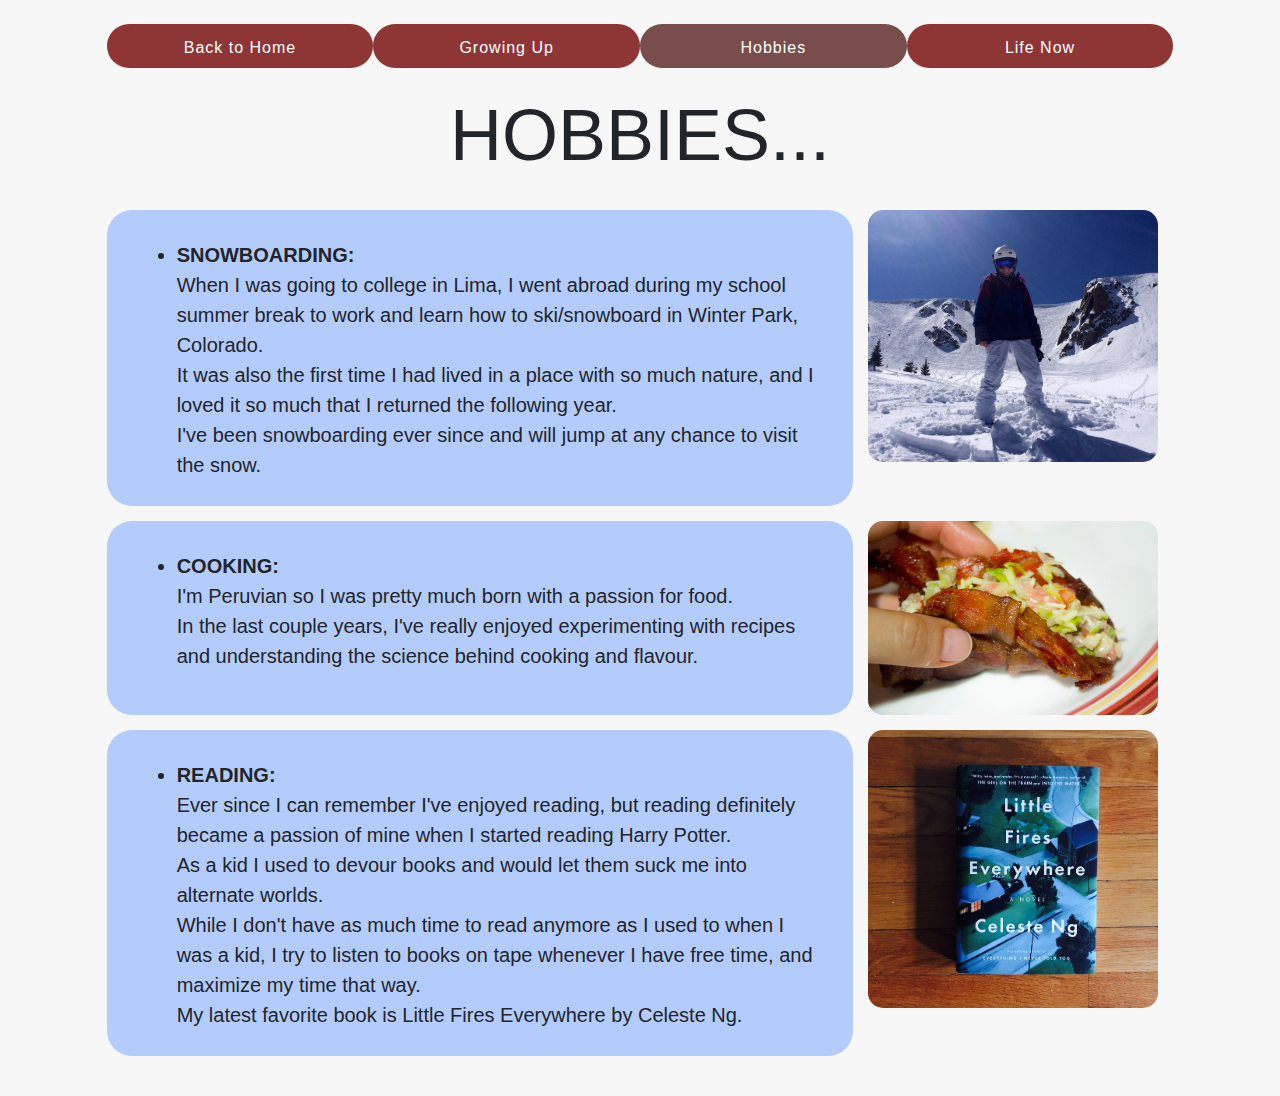
==== hobbies.html @ ca7dd484 "Add files via upload" ====
<!DOCTYPE html>

<!-- this page will show a bulleted list of hobbies - a description on the left and a corresponding picture on the right -->

<html lang="en">
    <head>
        <meta charset="utf-8">
        <meta name="viewport" content="width=device-width, initial-scale=1, shrink-to-fit=no">
        <link href="https://stackpath.bootstrapcdn.com/bootstrap/4.1.3/css/bootstrap.min.css" rel="stylesheet">
        <link href="styles.css" rel="stylesheet">
        <title>Hobbies</title>
    </head>
    <body>
        <div class="container-fluid">
            <br>
            <div class="row">
                <div class="col-md-1"></div>
                <div class="col-md lead menu topmenu">
                    <a href="index.html">
                        Back to Home
                    </a>
                </div>
                <div class="col-md lead menu topmenu">
                    <a href="growingup.html">
                        Growing Up
                    </a>
                </div>
                <div class="col-md lead menu topmenu" id="active">
                    <a href="hobbies.html">
                        Hobbies
                    </a>
                </div>
                <div class="col-md lead menu topmenu">
                    <a href="now.html">
                        Life Now
                    </a>
                </div>
                <div class="col-md-1"></div>
            </div>
            <br>
            <div class="row">
                <div class="col-md-1"></div>
                <div class="col-md-10">
                    <h1 class="text-center display-3">
                        HOBBIES...
                    </h1>
                    <br>
                </div>
                <div class="col-md-1"></div>
            </div>
            <div class="row">
                <div class="col-md-1"></div>
                <div class="col-md-7 lead content">
                    <ul>
                        <li class="font-weight-bold text-uppercase">
                            Snowboarding:
                            <p>
                                When I was going to college in Lima, I went abroad during my school summer break to work and learn how to ski/snowboard in Winter Park, Colorado.
                                <br>
                                It was also the first time I had lived in a place with so much nature, and I loved it so much that I returned the following year.
                                <br>
                                I've been snowboarding ever since and will jump at any chance to visit the snow.
                            </p>
                        </li>
                    </ul>
                </div>
                <div class="col-md lead">
                    <img src="snowboarding.jpg" alt="Snowboarding" class="img-fluid">
                </div>
                <div class="col-md-1"></div>

            <div class="w-100"></div>
                <div class="col-md padding"></div>
            <div class="w-100"></div>

                <div class="col-md-1"></div>
                <div class="col-md-7 lead content">
                    <ul>
                        <li class="font-weight-bold text-uppercase">
                            Cooking:
                            <p>
                                I'm Peruvian so I was pretty much born with a passion for food.
                                <br>
                                In the last couple years, I've really enjoyed experimenting with recipes and understanding the science behind cooking and flavour.
                            </p>
                        </li>
                    </ul>
                </div>
                <div class="col-md lead">
                    <img src="cooking.jpg" alt="Bacon-Weaved Tacos" class="img-fluid">
                </div>
                <div class="col-md-1"></div>

            <div class="w-100"></div>
                <div class="col-md padding"></div>
            <div class="w-100"></div>

                <div class="col-md-1"></div>
                <div class="col-md-7 lead content">
                    <ul>
                        <li class="font-weight-bold text-uppercase">
                            Reading:
                            <p>
                                Ever since I can remember I've enjoyed reading, but reading definitely became a passion of mine when I started reading Harry Potter.
                                <br>
                                As a kid I used to devour books and would let them suck me into alternate worlds.
                                <br>
                                While I don't have as much time to read anymore as I used to when I was a kid, I try to listen to books on tape whenever I have free time, and maximize my time that way.
                                <br>
                                My latest favorite book is Little Fires Everywhere by Celeste Ng.
                            </p>
                        </li>
                    </ul>
                </div>
                <div class="col-md lead">
                    <img src="book.jpg" alt="Little Fires Everywhere" class="img-fluid">
                </div>
                <div class="col-md-1"></div>

                <div class="w-100"></div>
                <div class="col-md footer"></div>

            </div>
        </div>
    </body>
</html>
---- styles.css ----
/* Sets background color in all pages */
* {
    background-color: #F7F7F7;
}

/* Specifies font-size */
.lead {
    font-size: 20px;
}

/* configures the menu colors and paddings */
.menu {
    border-radius: 25px;
    padding: 20px;
    padding-bottom: 25px;
    background-color: #8E3636;
    color: white;
    text-align: center;
    font-weight: 800;
    letter-spacing: 1px;
}

/* adjusts padding for topmenu */
.topmenu {
    padding: 7px;
}

/* adjust link format */
div a {
    font-weight: 300;
    font-size: 16px;
    color: white;
}

/* adjust format of content area */
.content {
    border-radius: 25px;
    padding: 30px;
    padding-top: 20px;
    padding-bottom: 10px;
    background-color: #B4CCFC;
}

/* changes background color */
ol,ul,li,h3, p {
    background-color: #B4CCFC;
}

/* smooths corners of images */
img {
    border-radius: 15px;
}

/* adjust format of link */
p a {
    color: white;
    font-weight: 200;
}

/* adjusts format of link */
ol a {
    color: black;
}

/* formats link when mouse hovers */
a:hover {
    color:white;
}

/* formats menu option that is currently active */
#active {
    background-color: #7A4D4D;
}

/* adjusts pic format inside content */
.contentpics {
    max-width: 50%;
    display: block;
    margin-left: auto;
    margin-right: auto;
}

/* adds padding between sections */
.padding {
    padding-top: 15px;
}

/* adds padding on footer */
.footer {
    padding-top: 40px;
}

li {
    padding-top: 10px;
}

p {
    text-transform: none;
    font-weight: 300;
}
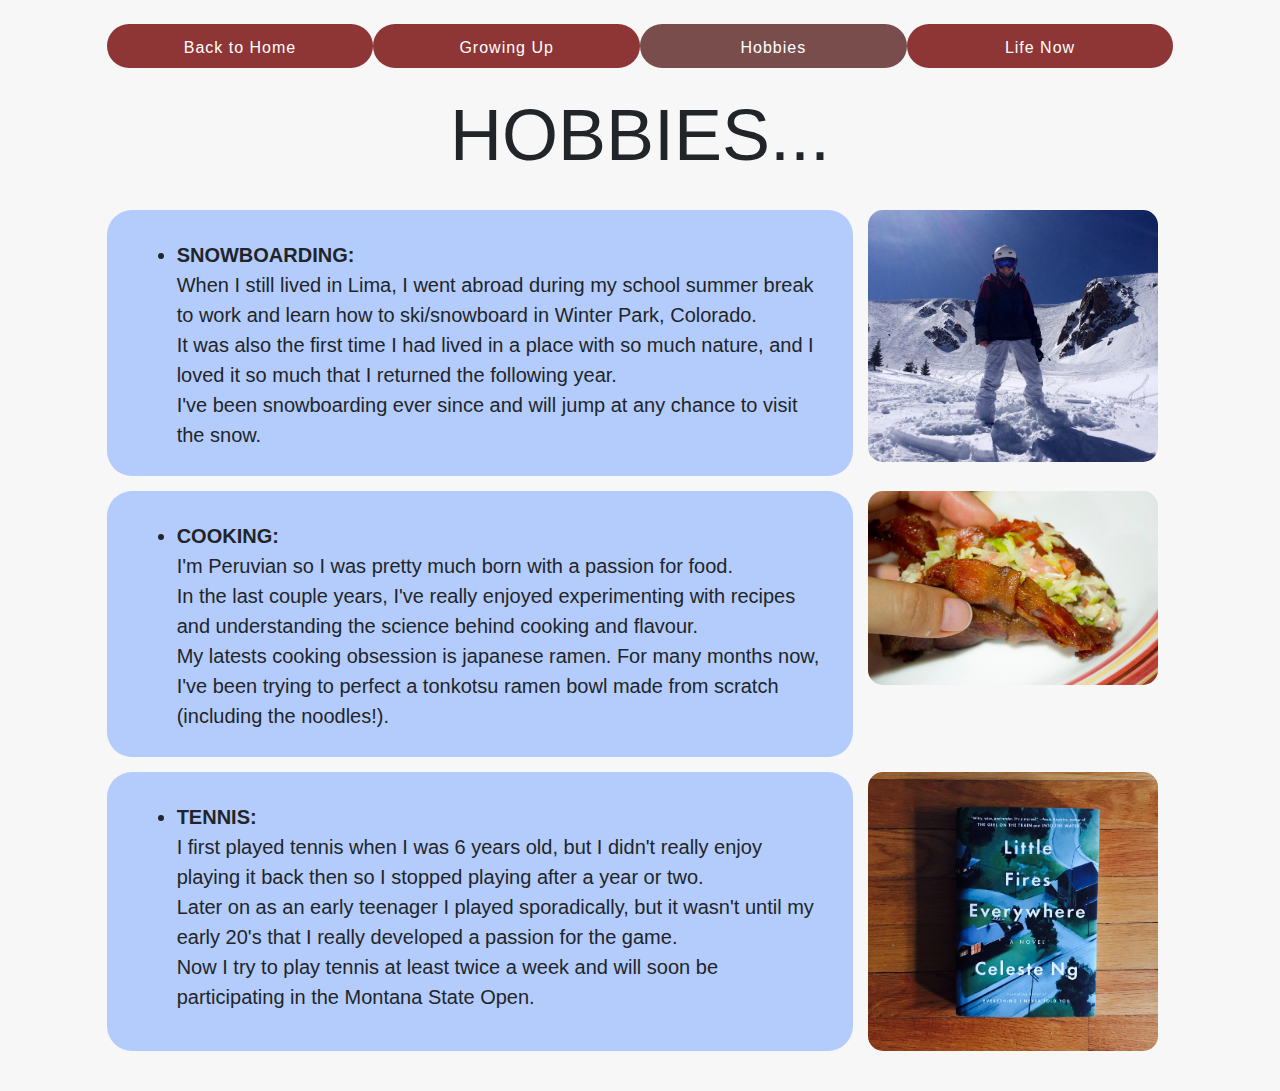
==== commit 95c169a9: "Update hobbies.html" ====
--- a/hobbies.html
+++ b/hobbies.html
@@ -55,7 +55,7 @@
                         <li class="font-weight-bold text-uppercase">
                             Snowboarding:
                             <p>
-                                When I was going to college in Lima, I went abroad during my school summer break to work and learn how to ski/snowboard in Winter Park, Colorado.
+                                When I still lived in Lima, I went abroad during my school summer break to work and learn how to ski/snowboard in Winter Park, Colorado.
                                 <br>
                                 It was also the first time I had lived in a place with so much nature, and I loved it so much that I returned the following year.
                                 <br>
@@ -82,6 +82,8 @@
                                 I'm Peruvian so I was pretty much born with a passion for food.
                                 <br>
                                 In the last couple years, I've really enjoyed experimenting with recipes and understanding the science behind cooking and flavour.
+                                <br>
+                                My latests cooking obsession is japanese ramen. For many months now, I've been trying to perfect a tonkotsu ramen bowl made from scratch (including the noodles!).
                             </p>
                         </li>
                     </ul>
@@ -99,15 +101,13 @@
                 <div class="col-md-7 lead content">
                     <ul>
                         <li class="font-weight-bold text-uppercase">
-                            Reading:
+                            Tennis:
                             <p>
-                                Ever since I can remember I've enjoyed reading, but reading definitely became a passion of mine when I started reading Harry Potter.
+                                I first played tennis when I was 6 years old, but I didn't really enjoy playing it back then so I stopped playing after a year or two.
                                 <br>
-                                As a kid I used to devour books and would let them suck me into alternate worlds.
+                                Later on as an early teenager I played sporadically, but it wasn't until my early 20's that I really developed a passion for the game.
                                 <br>
-                                While I don't have as much time to read anymore as I used to when I was a kid, I try to listen to books on tape whenever I have free time, and maximize my time that way.
-                                <br>
-                                My latest favorite book is Little Fires Everywhere by Celeste Ng.
+                                Now I try to play tennis at least twice a week and will soon be participating in the Montana State Open.
                             </p>
                         </li>
                     </ul>
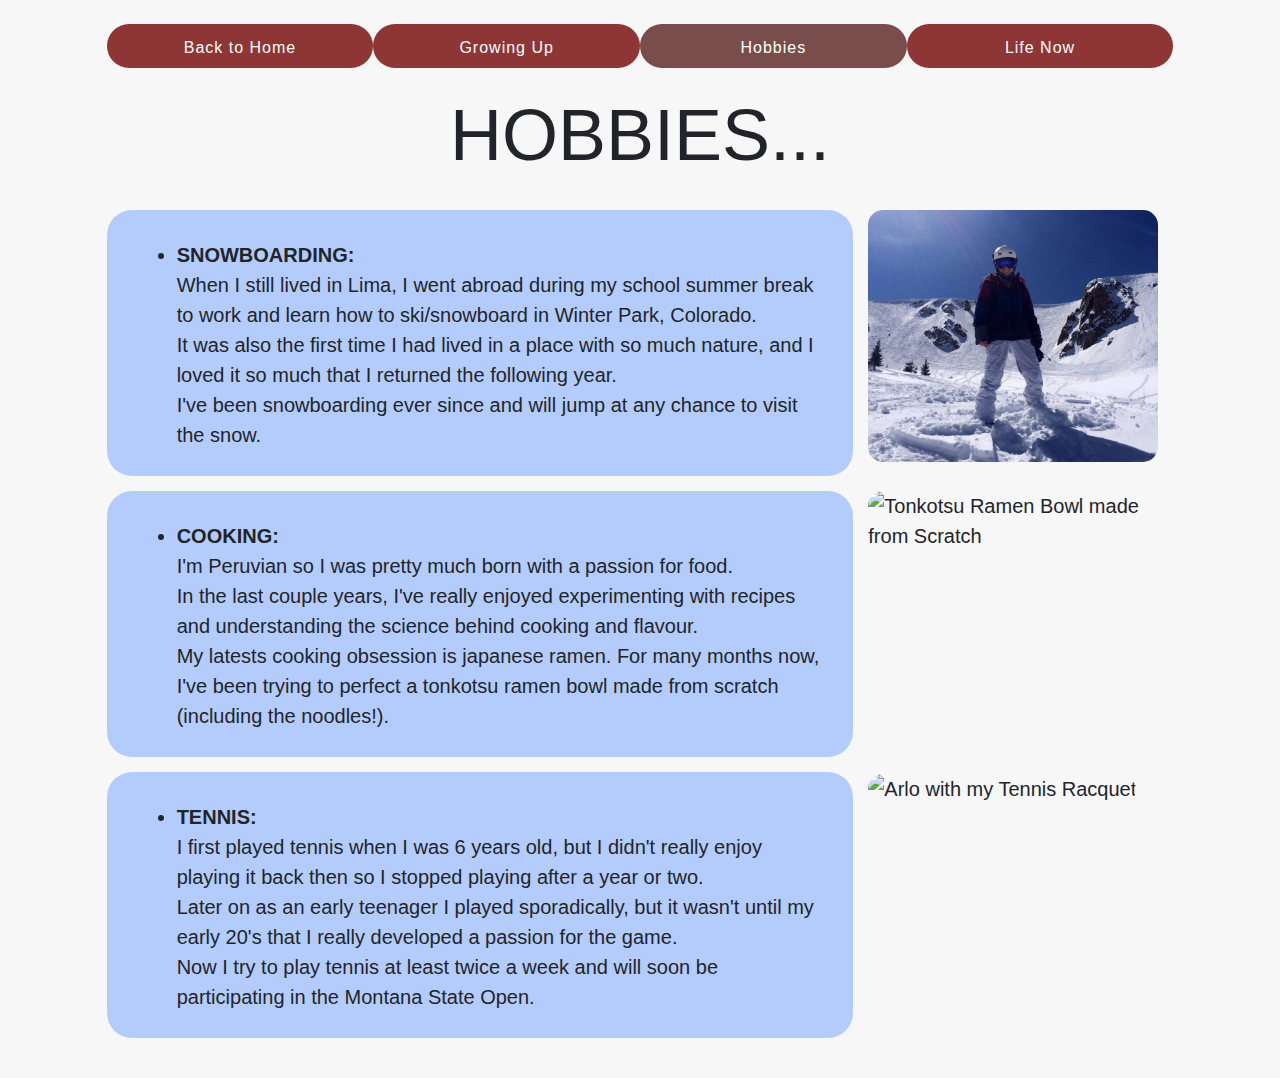
==== commit 607a4205: "Update hobbies.html" ====
--- a/hobbies.html
+++ b/hobbies.html
@@ -89,7 +89,7 @@
                     </ul>
                 </div>
                 <div class="col-md lead">
-                    <img src="cooking.jpg" alt="Bacon-Weaved Tacos" class="img-fluid">
+                    <img src="ramen.jpg" alt="Tonkotsu Ramen Bowl made from Scratch" class="img-fluid">
                 </div>
                 <div class="col-md-1"></div>
 
@@ -113,7 +113,7 @@
                     </ul>
                 </div>
                 <div class="col-md lead">
-                    <img src="book.jpg" alt="Little Fires Everywhere" class="img-fluid">
+                    <img src="tennis.png" alt="Arlo with my Tennis Racquet" class="img-fluid">
                 </div>
                 <div class="col-md-1"></div>
 
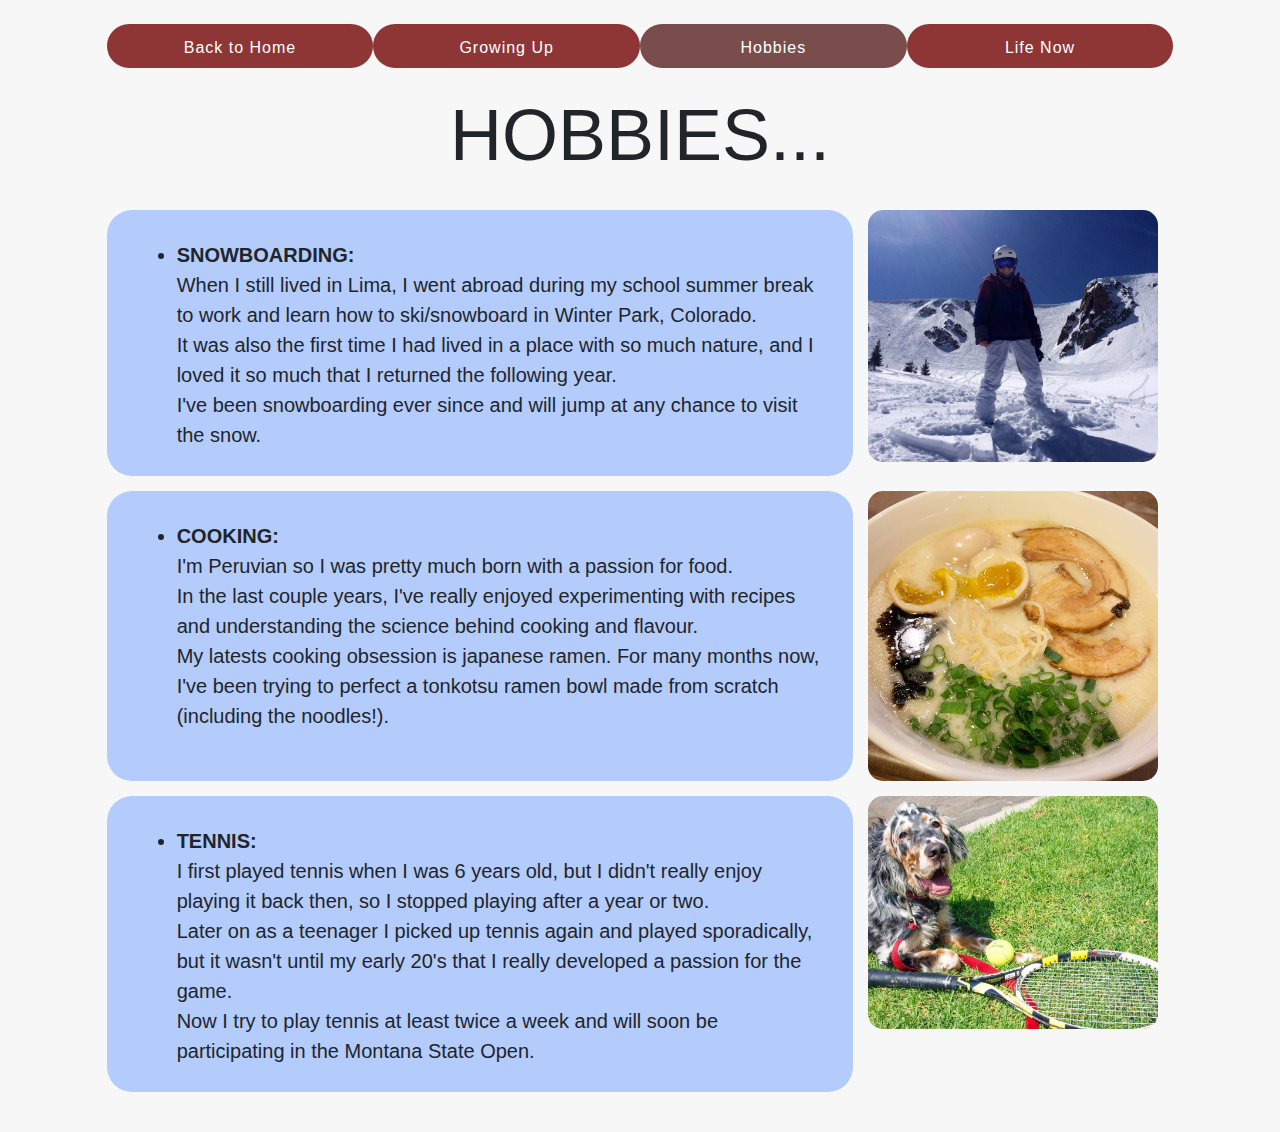
==== commit c6042996: "Update hobbies.html" ====
--- a/hobbies.html
+++ b/hobbies.html
@@ -103,9 +103,9 @@
                         <li class="font-weight-bold text-uppercase">
                             Tennis:
                             <p>
-                                I first played tennis when I was 6 years old, but I didn't really enjoy playing it back then so I stopped playing after a year or two.
+                                I first played tennis when I was 6 years old, but I didn't really enjoy playing it back then, so I stopped playing after a year or two.
                                 <br>
-                                Later on as an early teenager I played sporadically, but it wasn't until my early 20's that I really developed a passion for the game.
+                                Later on as a teenager I picked up tennis again and played sporadically, but it wasn't until my early 20's that I really developed a passion for the game.
                                 <br>
                                 Now I try to play tennis at least twice a week and will soon be participating in the Montana State Open.
                             </p>
